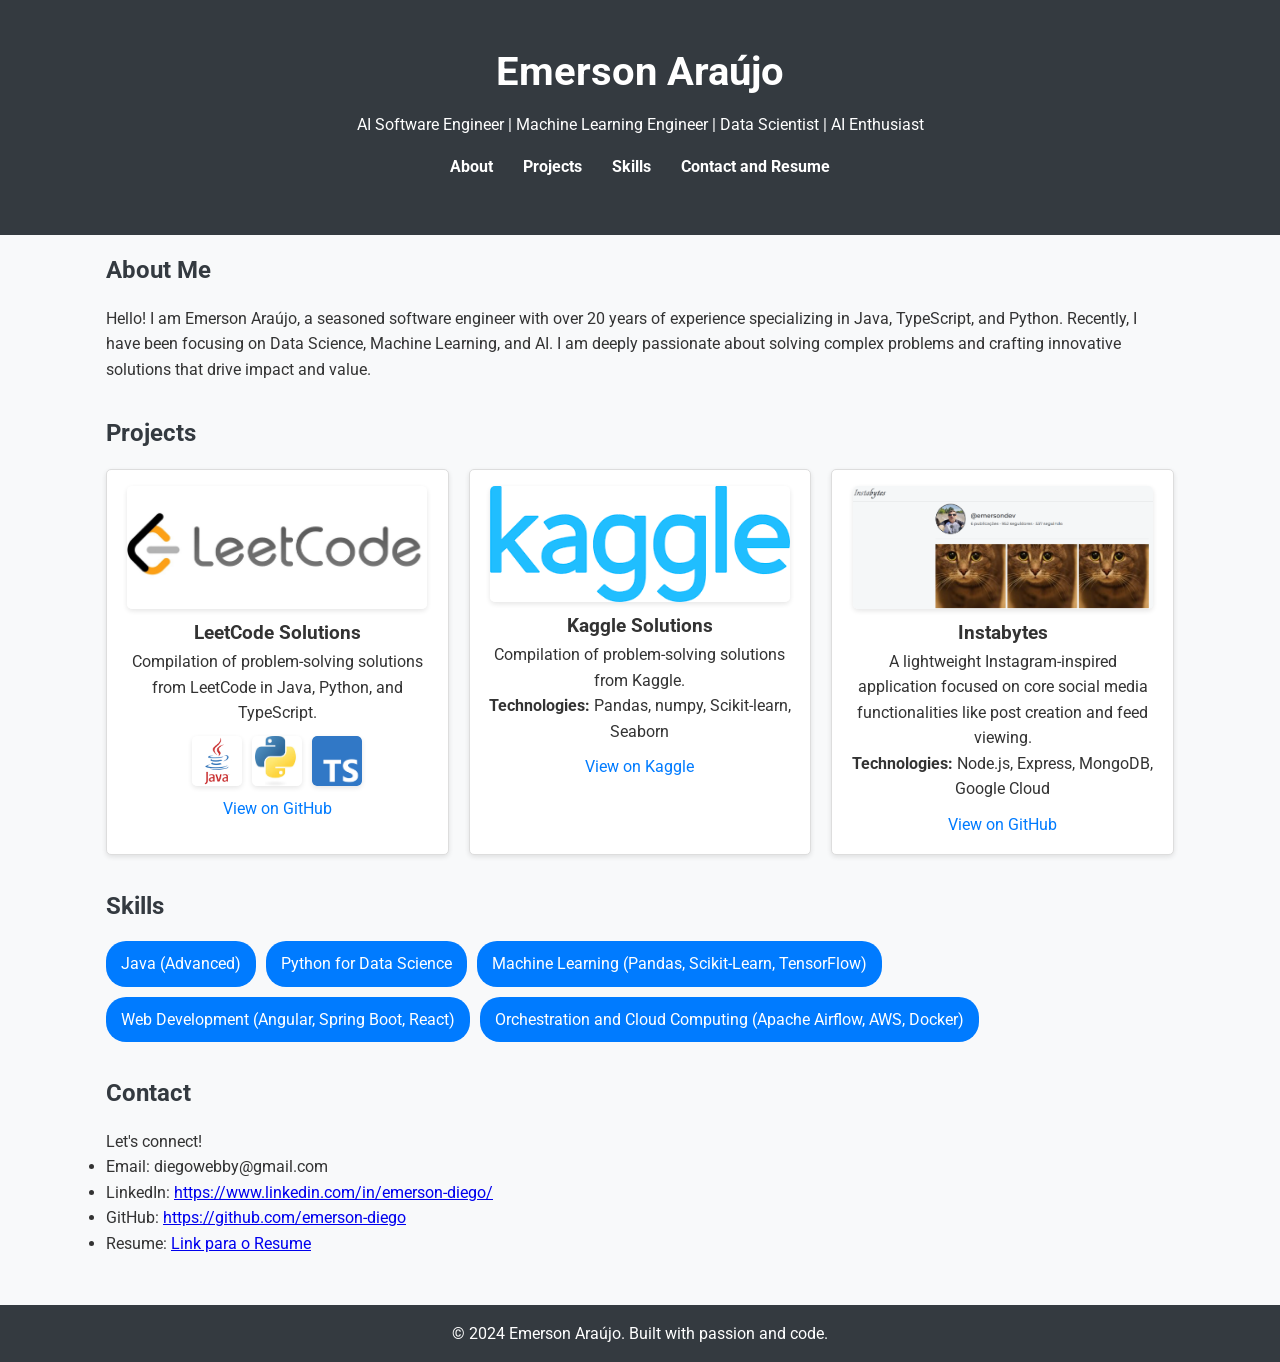
==== index.html @ ee8dbc84 "melhora o seo do blog" ====
<!DOCTYPE html>
<html lang="en">
  <head>
    <!-- Definições básicas -->
    <meta charset="UTF-8" />
    <meta name="viewport" content="width=device-width, initial-scale=1.0" />
    <title>Emerson Araújo - Portfolio</title>

    <!-- Otimizações para SEO -->
    <meta
      name="description"
      content="Portfolio de Emerson Araújo, engenheiro de software especializado em AI, Machine Learning e Data Science."
    />
    <meta name="robots" content="index, follow" />
    <link rel="canonical" href="https://emerson-diego.github.io/" />

    <!-- Open Graph -->
    <meta property="og:title" content="Emerson Araújo - Portfolio" />
    <meta
      property="og:description"
      content="Portfolio de Emerson Araújo, engenheiro de software especializado em AI, Machine Learning e Data Science."
    />
    <meta property="og:type" content="website" />
    <meta property="og:url" content="https://emerson-diego.github.io/" />

    <!-- Twitter Card -->
    <meta name="twitter:card" content="summary_large_image" />
    <meta name="twitter:title" content="Emerson Araújo - Portfolio" />
    <meta
      name="twitter:description"
      content="Portfolio de Emerson Araújo, engenheiro de software especializado em AI, Machine Learning e Data Science."
    />
    <meta name="twitter:image" content="https://www.seudominio.com/images/twitter-image.jpg" />

    <!-- Dados Estruturados (JSON-LD) -->
    <script type="application/ld+json">
    {
      "@context": "https://schema.org",
      "@type": "Person",
      "name": "Emerson Araújo",
      "url": "https://emerson-diego.github.io/",
      "sameAs": [
        "https://www.linkedin.com/in/emerson-diego/",
        "https://github.com/emerson-diego"
      ],
      "jobTitle": "Engenheiro de Software / AI Specialist",
      "description": "Portfolio de Emerson Araújo, engenheiro de software especializado em AI, Machine Learning e Data Science."
    }
    </script>

    <!-- Estilos e Fontes -->
    <link rel="stylesheet" href="styles.css" />
    <link
      href="https://fonts.googleapis.com/css2?family=Roboto:wght@300;400;700&display=swap"
      rel="stylesheet"
    />
  </head>
  <body>
    <!-- Conteúdo visual permanece inalterado -->
    <header>
      <div class="container">
        <h1>Emerson Araújo</h1>
        <p>
          AI Software Engineer | Machine Learning Engineer | Data Scientist | AI Enthusiast
        </p>
        <nav>
          <ul>
            <li><a href="#about">About</a></li>
            <li><a href="#projects">Projects</a></li>
            <li><a href="#skills">Skills</a></li>
            <li><a href="#contact">Contact and Resume</a></li>
          </ul>
        </nav>
      </div>
    </header>

    <section id="about" class="container">
      <h2>About Me</h2>
      <p>
        Hello! I am Emerson Araújo, a seasoned software engineer with over 20 years of experience specializing in Java, TypeScript, and Python.
        Recently, I have been focusing on Data Science, Machine Learning, and AI. I am deeply passionate about solving complex problems and crafting
        innovative solutions that drive impact and value.
      </p>
    </section>

    <section id="projects" class="container">
      <h2>Projects</h2>
      <div class="projects">
        <div class="project">
          <img
            src="images/leetcode.jpg"
            alt="LeetCode Project"
            class="project-image"
          />
          <h3>LeetCode Solutions</h3>
          <p>
            Compilation of problem-solving solutions from LeetCode in Java, Python, and TypeScript.
          </p>
          <div class="technologies">
            <img src="images/java.png" alt="Java" title="Java" />
            <img src="images/python.jpg" alt="Python" title="Python" />
            <img src="images/typescript.png" alt="TypeScript" title="TypeScript" />
          </div>
          <a href="https://github.com/emerson-diego/leetcode" target="_blank"
            >View on GitHub</a
          >
        </div>

        <div class="project">
          <img
            src="images/kaggle.png"
            alt="Kaggle Projects"
            class="project-image"
          />
          <h3>Kaggle Solutions</h3>
          <p>Compilation of problem-solving solutions from Kaggle.</p>
          <p>
            <strong>Technologies:</strong> Pandas, numpy, Scikit-learn, Seaborn
          </p>
          <a href="https://www.kaggle.com/code/emersondiego" target="_blank"
            >View on Kaggle</a
          >
        </div>

        <div class="project">
          <img
            src="images/instabytes.png"
            alt="Instabyte Project"
            class="project-image"
          />
          <h3>Instabytes</h3>
          <p>
            A lightweight Instagram-inspired application focused on core social
            media functionalities like post creation and feed viewing.
          </p>
          <p>
            <strong>Technologies:</strong> Node.js, Express, MongoDB, Google Cloud
          </p>
          <a
            href="https://github.com/emerson-diego/instabytes/tree/main"
            target="_blank"
            >View on GitHub</a
          >
        </div>
      </div>
    </section>

    <section id="skills" class="container">
      <h2>Skills</h2>
      <ul class="skills">
        <li>Java (Advanced)</li>
        <li>Python for Data Science</li>
        <li>Machine Learning (Pandas, Scikit-Learn, TensorFlow)</li>
        <li>Web Development (Angular, Spring Boot, React)</li>
        <li>Orchestration and Cloud Computing (Apache Airflow, AWS, Docker)</li>
      </ul>
    </section>

    <section id="contact" class="container">
      <h2>Contact</h2>
      <p>Let's connect!</p>
      <ul>
        <li>Email: diegowebby@gmail.com</li>
        <li>
          LinkedIn:
          <a href="https://www.linkedin.com/in/emerson-diego/" target="_blank"
            >https://www.linkedin.com/in/emerson-diego/</a
          >
        </li>
        <li>
          GitHub:
          <a href="https://github.com/emerson" target="_blank"
            >https://github.com/emerson-diego</a
          >
        </li>
        <li>
          Resume:
          <a
            href="https://docs.google.com/document/d/1x-RNMH5LOb0JtLL5HNvscVc6qhrFN9mZn_8X4TprVLg/edit?usp=sharing"
            target="_blank"
            >Link para o Resume</a
          >
        </li>
      </ul>
    </section>

    <footer>
      <p>&copy; 2024 Emerson Araújo. Built with passion and code.</p>
    </footer>
  </body>
</html>
---- styles.css ----
/* General Reset */
* {
    margin: 0;
    padding: 0;
    box-sizing: border-box;
}

body {
    font-family: 'Roboto', sans-serif;
    line-height: 1.6;
    background: #f8f9fa;
    color: #333;
}

header {
    background: #343a40;
    color: #fff;
    padding: 1.5rem 0;
    text-align: center;
}

header h1 {
    font-size: 2.5rem;
    margin-bottom: 0.5rem;
}

header nav ul {
    list-style: none;
    display: flex;
    justify-content: center;
    padding: 1rem 0;
}

header nav ul li {
    margin: 0 15px;
}

header nav ul li a {
    color: #fff;
    text-decoration: none;
    font-weight: bold;
}

.container {
    max-width: 1100px;
    margin: auto;
    padding: 1rem;
}

h2 {
    color: #343a40;
    margin-bottom: 1rem;
}

/* Grid for Projects */
.projects {
    display: grid;
    grid-template-columns: repeat(3, 1fr); /* 3 columns */
    gap: 20px; /* Space between projects */
}

/* Styling for individual projects */
.project {
    background: #fff;
    border: 1px solid #ddd;
    padding: 1rem;
    border-radius: 5px;
    box-shadow: 0 2px 5px rgba(0, 0, 0, 0.1);
    text-align: center;
    transition: transform 0.3s ease-in-out, box-shadow 0.3s ease-in-out;
}

.project-image {
    width: 100%; /* Largura máxima dentro do card */
    max-width: 300px; /* Define um limite máximo de largura */
    height: auto; /* Mantém as proporções originais */
    margin: 0 auto 10px; /* Centraliza a imagem e adiciona espaçamento inferior */
    display: block; /* Garante que a imagem seja tratada como um bloco */
    border-radius: 5px; /* Cantos arredondados, opcional */
    box-shadow: 0 2px 5px rgba(0, 0, 0, 0.1); /* Sombra para destacar a imagem */
}

.project:hover {
    transform: translateY(-5px);
    box-shadow: 0 5px 15px rgba(0, 0, 0, 0.2);
}

/* Links */
.project a {
    display: inline-block;
    margin-top: 10px;
    text-decoration: none;
    color: #007bff;
}

.technologies {
    display: flex;
    gap: 10px; /* Espaçamento entre os ícones */
    justify-content: center; /* Centraliza os ícones horizontalmente */
    margin-top: 10px; /* Espaço entre os ícones e o texto acima */
}

.technologies img {
    width: 50px; /* Largura fixa para uniformidade */
    height: 50px; /* Altura fixa para uniformidade */
    object-fit: contain; /* Garante que a imagem não distorça */
    transition: transform 0.3s ease-in-out; /* Adiciona transição suave */
    border-radius: 5px; /* Adiciona cantos arredondados (opcional) */
    box-shadow: 0 2px 5px rgba(0, 0, 0, 0.1); /* Destaque com sombra */
}

.technologies img:hover {
    transform: scale(1.2); /* Amplia levemente a imagem ao passar o mouse */
}

/* Skills section */
.skills {
    display: flex;
    flex-wrap: wrap;
    gap: 10px;
    list-style: none;
}

.skills li {
    background: #007bff;
    color: #fff;
    padding: 10px 15px;
    border-radius: 20px;
    font-size: 1rem;
}

/* Footer */
footer {
    text-align: center;
    padding: 1rem 0;
    background: #343a40;
    color: #fff;
    margin-top: 2rem;
}
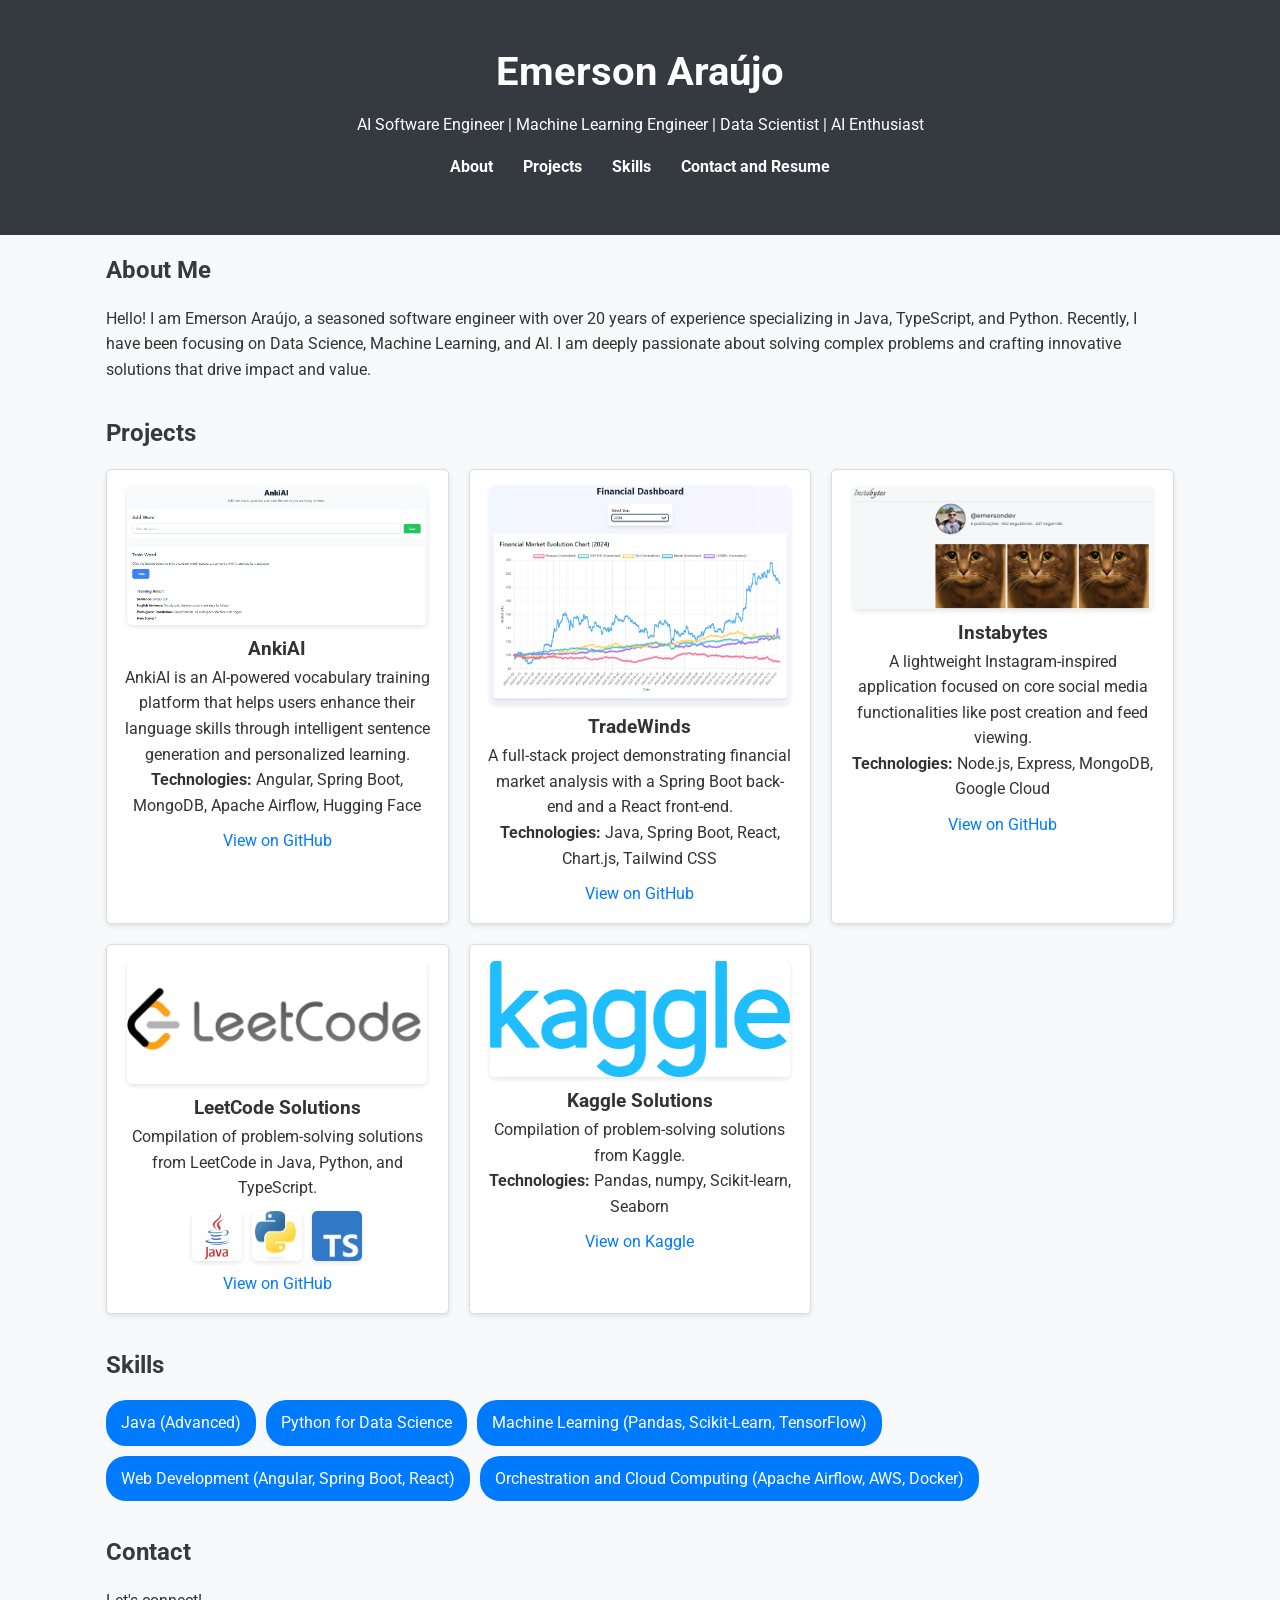
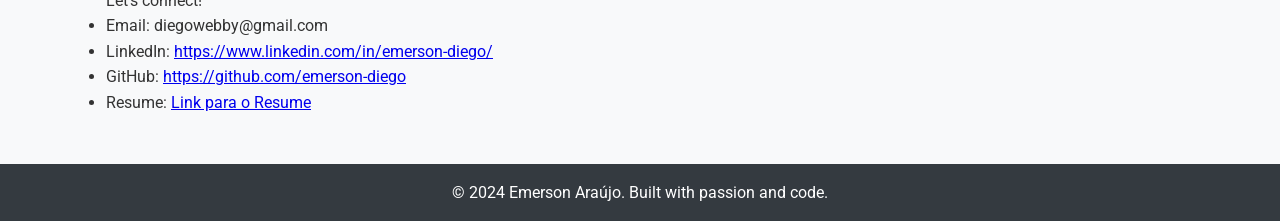
==== commit ed71563e: "acrescenta outros projetos" ====
--- a/index.html
+++ b/index.html
@@ -86,6 +86,49 @@
     <section id="projects" class="container">
       <h2>Projects</h2>
       <div class="projects">
+       
+
+        <div class="project">
+          <img src="images/ankiai.png" alt="AnkiAI Project" class="project-image" />
+          <h3>AnkiAI</h3>
+          <p>AnkiAI is an AI-powered vocabulary training platform that helps users enhance their language skills through intelligent sentence generation and personalized learning.</p>
+          <p><strong>Technologies:</strong> Angular, Spring Boot, MongoDB, Apache Airflow, Hugging Face</p>
+          <a href="https://github.com/emerson-diego/ankiai" target="_blank">View on GitHub</a>
+        </div>
+
+        <div class="project">
+          <img src="images/tradewinds.png" alt="TradeWinds Project" class="project-image" />
+          <h3>TradeWinds</h3>
+          <p>
+            A full-stack project demonstrating financial market analysis with a Spring Boot back-end and a React front-end.
+          </p>
+          <p><strong>Technologies:</strong> Java, Spring Boot, React, Chart.js, Tailwind CSS</p>
+          <a href="https://github.com/emerson-diego/tradewinds" target="_blank">View on GitHub</a>
+        </div>
+
+       
+
+        <div class="project">
+          <img
+            src="images/instabytes.png"
+            alt="Instabyte Project"
+            class="project-image"
+          />
+          <h3>Instabytes</h3>
+          <p>
+            A lightweight Instagram-inspired application focused on core social
+            media functionalities like post creation and feed viewing.
+          </p>
+          <p>
+            <strong>Technologies:</strong> Node.js, Express, MongoDB, Google Cloud
+          </p>
+          <a
+            href="https://github.com/emerson-diego/instabytes/tree/main"
+            target="_blank"
+            >View on GitHub</a
+          >
+        </div>
+
         <div class="project">
           <img
             src="images/leetcode.jpg"
@@ -119,27 +162,6 @@
           </p>
           <a href="https://www.kaggle.com/code/emersondiego" target="_blank"
             >View on Kaggle</a
-          >
-        </div>
-
-        <div class="project">
-          <img
-            src="images/instabytes.png"
-            alt="Instabyte Project"
-            class="project-image"
-          />
-          <h3>Instabytes</h3>
-          <p>
-            A lightweight Instagram-inspired application focused on core social
-            media functionalities like post creation and feed viewing.
-          </p>
-          <p>
-            <strong>Technologies:</strong> Node.js, Express, MongoDB, Google Cloud
-          </p>
-          <a
-            href="https://github.com/emerson-diego/instabytes/tree/main"
-            target="_blank"
-            >View on GitHub</a
           >
         </div>
       </div>
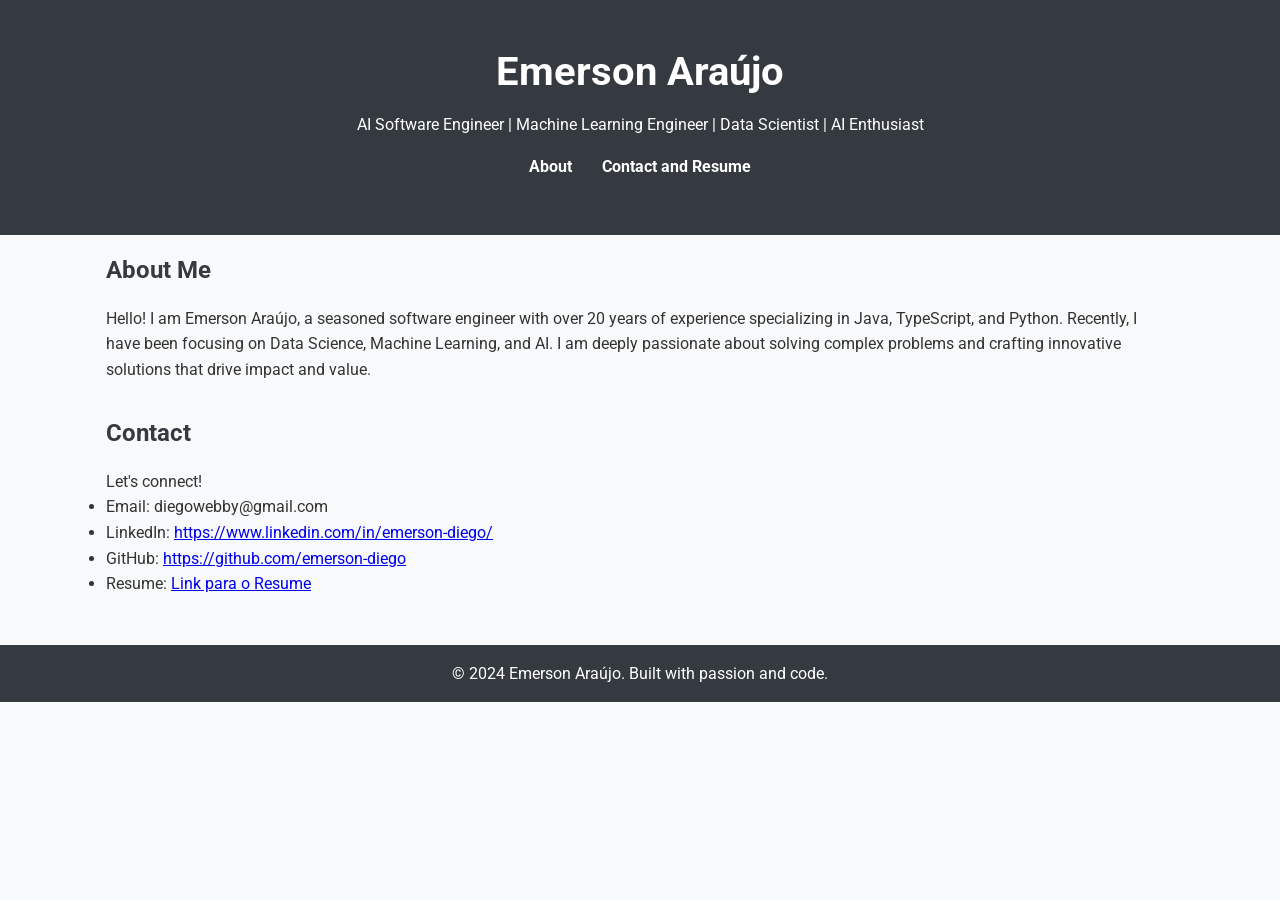
==== commit 239b4b80: "Hide Projects and Skills sections" ====
--- a/index.html
+++ b/index.html
@@ -66,8 +66,8 @@
         <nav>
           <ul>
             <li><a href="#about">About</a></li>
-            <li><a href="#projects">Projects</a></li>
-            <li><a href="#skills">Skills</a></li>
+            <!-- <li><a href="#projects">Projects</a></li>
+            <li><a href="#skills">Skills</a></li> -->
             <li><a href="#contact">Contact and Resume</a></li>
           </ul>
         </nav>
@@ -83,7 +83,7 @@
       </p>
     </section>
 
-    <section id="projects" class="container">
+    <!-- <section id="projects" class="container">
       <h2>Projects</h2>
       <div class="projects">
        
@@ -165,9 +165,9 @@
           >
         </div>
       </div>
-    </section>
-
-    <section id="skills" class="container">
+    </section> -->
+
+    <!-- <section id="skills" class="container">
       <h2>Skills</h2>
       <ul class="skills">
         <li>Java (Advanced)</li>
@@ -176,7 +176,7 @@
         <li>Web Development (Angular, Spring Boot, React)</li>
         <li>Orchestration and Cloud Computing (Apache Airflow, AWS, Docker)</li>
       </ul>
-    </section>
+    </section> -->
 
     <section id="contact" class="container">
       <h2>Contact</h2>
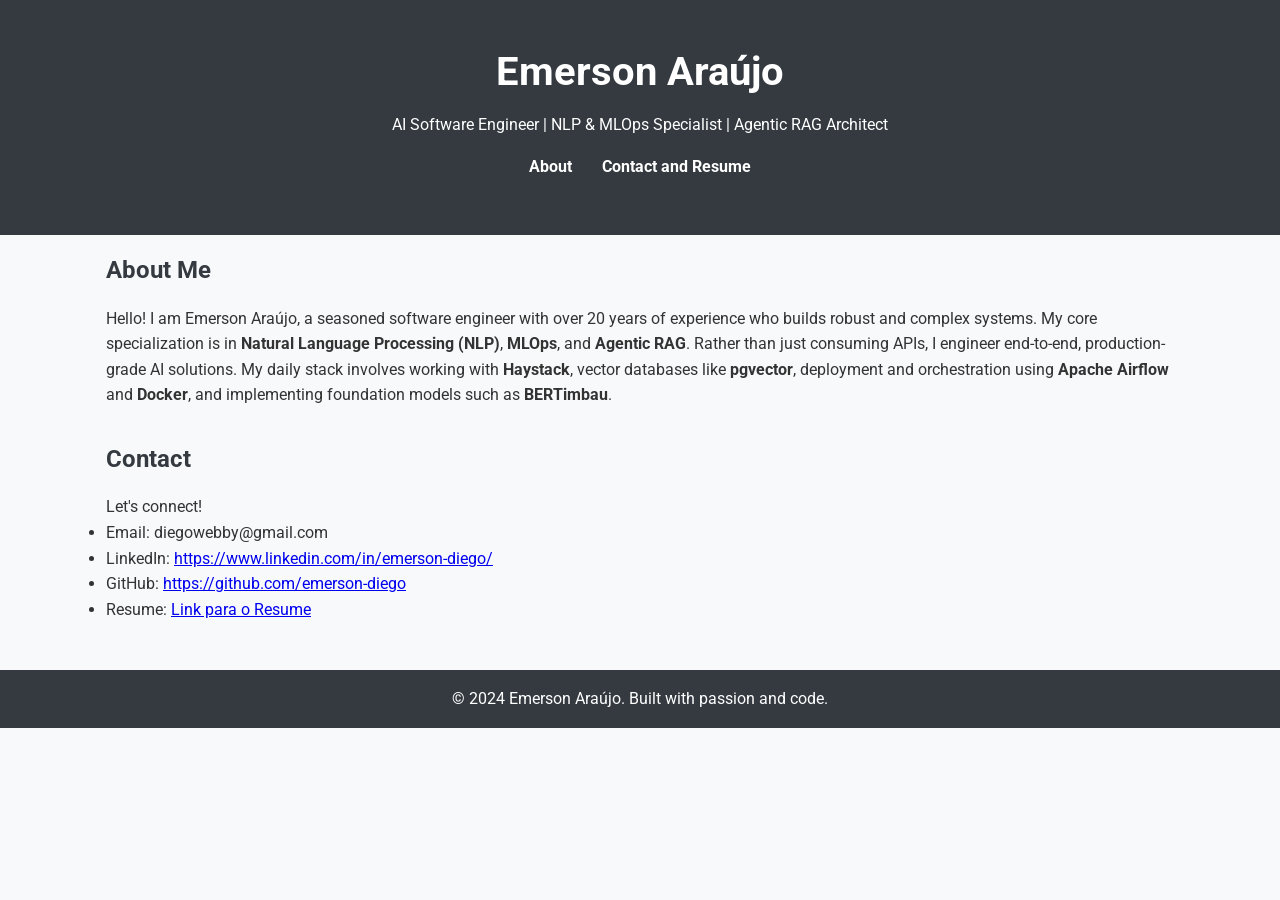
==== commit 4608e9b2: "Update About Me with specific technical stack and domains" ====
--- a/index.html
+++ b/index.html
@@ -61,7 +61,7 @@
       <div class="container">
         <h1>Emerson Araújo</h1>
         <p>
-          AI Software Engineer | Machine Learning Engineer | Data Scientist | AI Enthusiast
+          AI Software Engineer | NLP & MLOps Specialist | Agentic RAG Architect
         </p>
         <nav>
           <ul>
@@ -77,9 +77,11 @@
     <section id="about" class="container">
       <h2>About Me</h2>
       <p>
-        Hello! I am Emerson Araújo, a seasoned software engineer with over 20 years of experience specializing in Java, TypeScript, and Python.
-        Recently, I have been focusing on Data Science, Machine Learning, and AI. I am deeply passionate about solving complex problems and crafting
-        innovative solutions that drive impact and value.
+        Hello! I am Emerson Araújo, a seasoned software engineer with over 20 years of experience who builds robust and complex systems. 
+        My core specialization is in <strong>Natural Language Processing (NLP)</strong>, <strong>MLOps</strong>, and <strong>Agentic RAG</strong>. 
+        Rather than just consuming APIs, I engineer end-to-end, production-grade AI solutions. My daily stack involves working with 
+        <strong>Haystack</strong>, vector databases like <strong>pgvector</strong>, deployment and orchestration using <strong>Apache Airflow</strong> and <strong>Docker</strong>, 
+        and implementing foundation models such as <strong>BERTimbau</strong>.
       </p>
     </section>
 
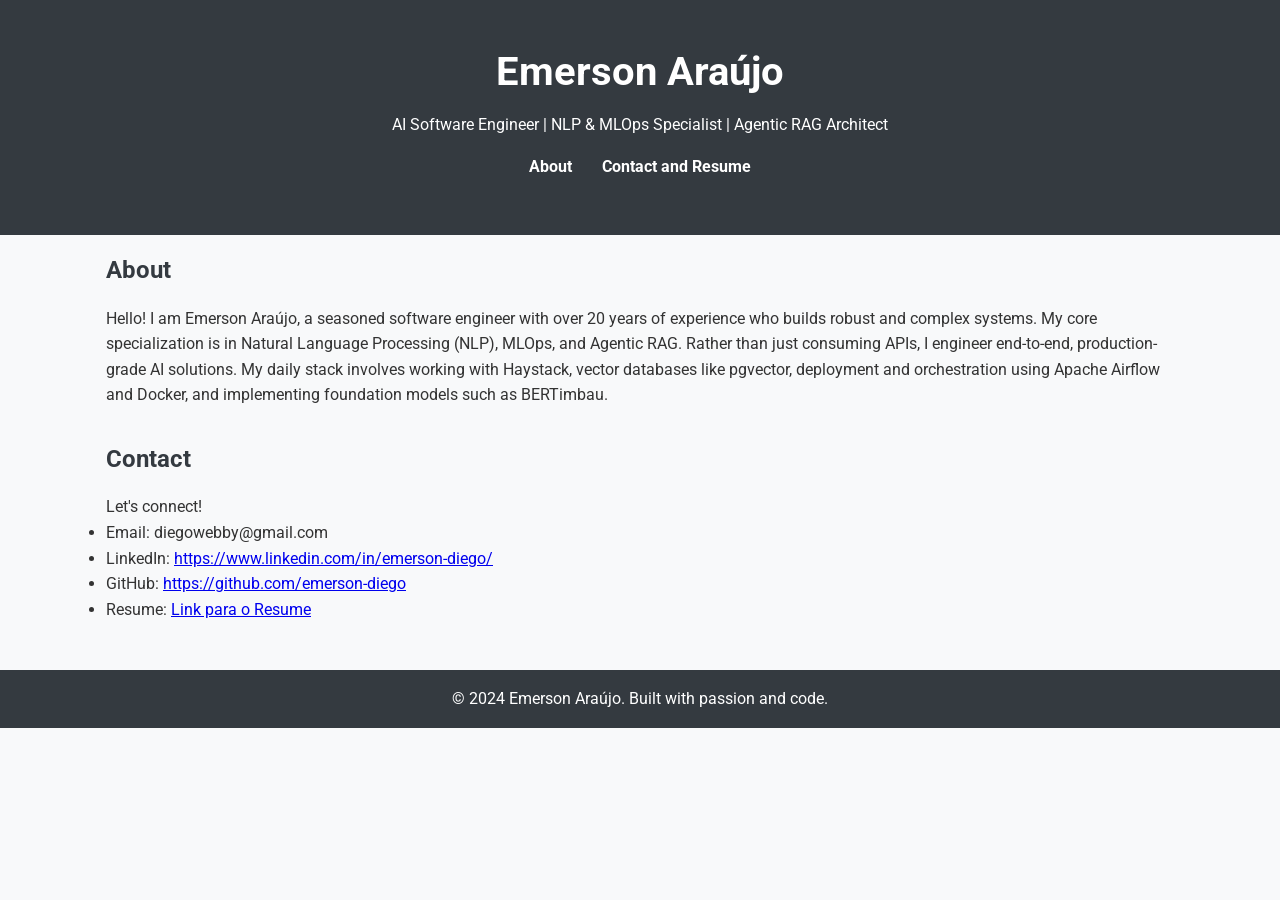
==== commit a02263ff: "Ajuste na seção About (removendo negritos e alterando o titulo)" ====
--- a/index.html
+++ b/index.html
@@ -75,13 +75,13 @@
     </header>
 
     <section id="about" class="container">
-      <h2>About Me</h2>
+      <h2>About</h2>
       <p>
         Hello! I am Emerson Araújo, a seasoned software engineer with over 20 years of experience who builds robust and complex systems. 
-        My core specialization is in <strong>Natural Language Processing (NLP)</strong>, <strong>MLOps</strong>, and <strong>Agentic RAG</strong>. 
+        My core specialization is in Natural Language Processing (NLP), MLOps, and Agentic RAG. 
         Rather than just consuming APIs, I engineer end-to-end, production-grade AI solutions. My daily stack involves working with 
-        <strong>Haystack</strong>, vector databases like <strong>pgvector</strong>, deployment and orchestration using <strong>Apache Airflow</strong> and <strong>Docker</strong>, 
-        and implementing foundation models such as <strong>BERTimbau</strong>.
+        Haystack, vector databases like pgvector, deployment and orchestration using Apache Airflow and Docker, 
+        and implementing foundation models such as BERTimbau.
       </p>
     </section>
 
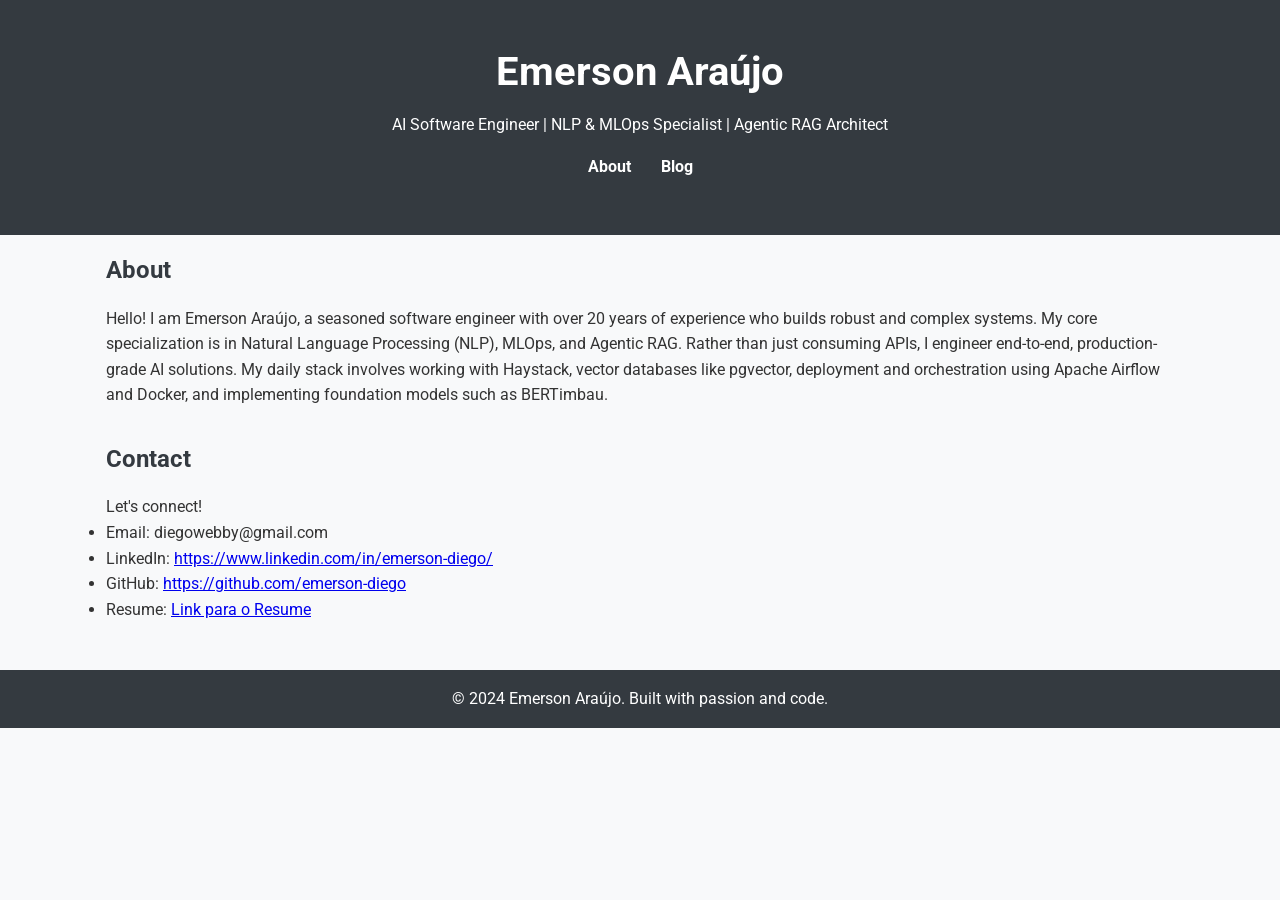
==== commit 268d09d7: "feat: Adiciona estrutura de blog com Giscus" ====
--- a/index.html
+++ b/index.html
@@ -1,39 +1,34 @@
 <!DOCTYPE html>
 <html lang="en">
-  <head>
-    <!-- Definições básicas -->
-    <meta charset="UTF-8" />
-    <meta name="viewport" content="width=device-width, initial-scale=1.0" />
-    <title>Emerson Araújo - Portfolio</title>
-
-    <!-- Otimizações para SEO -->
-    <meta
-      name="description"
-      content="Portfolio de Emerson Araújo, engenheiro de software especializado em AI, Machine Learning e Data Science."
-    />
-    <meta name="robots" content="index, follow" />
-    <link rel="canonical" href="https://emerson-diego.github.io/" />
-
-    <!-- Open Graph -->
-    <meta property="og:title" content="Emerson Araújo - Portfolio" />
-    <meta
-      property="og:description"
-      content="Portfolio de Emerson Araújo, engenheiro de software especializado em AI, Machine Learning e Data Science."
-    />
-    <meta property="og:type" content="website" />
-    <meta property="og:url" content="https://emerson-diego.github.io/" />
-
-    <!-- Twitter Card -->
-    <meta name="twitter:card" content="summary_large_image" />
-    <meta name="twitter:title" content="Emerson Araújo - Portfolio" />
-    <meta
-      name="twitter:description"
-      content="Portfolio de Emerson Araújo, engenheiro de software especializado em AI, Machine Learning e Data Science."
-    />
-    <meta name="twitter:image" content="https://www.seudominio.com/images/twitter-image.jpg" />
-
-    <!-- Dados Estruturados (JSON-LD) -->
-    <script type="application/ld+json">
+
+<head>
+  <!-- Definições básicas -->
+  <meta charset="UTF-8" />
+  <meta name="viewport" content="width=device-width, initial-scale=1.0" />
+  <title>Emerson Araújo - Portfolio</title>
+
+  <!-- Otimizações para SEO -->
+  <meta name="description"
+    content="Portfolio de Emerson Araújo, engenheiro de software especializado em AI, Machine Learning e Data Science." />
+  <meta name="robots" content="index, follow" />
+  <link rel="canonical" href="https://emerson-diego.github.io/" />
+
+  <!-- Open Graph -->
+  <meta property="og:title" content="Emerson Araújo - Portfolio" />
+  <meta property="og:description"
+    content="Portfolio de Emerson Araújo, engenheiro de software especializado em AI, Machine Learning e Data Science." />
+  <meta property="og:type" content="website" />
+  <meta property="og:url" content="https://emerson-diego.github.io/" />
+
+  <!-- Twitter Card -->
+  <meta name="twitter:card" content="summary_large_image" />
+  <meta name="twitter:title" content="Emerson Araújo - Portfolio" />
+  <meta name="twitter:description"
+    content="Portfolio de Emerson Araújo, engenheiro de software especializado em AI, Machine Learning e Data Science." />
+  <meta name="twitter:image" content="https://www.seudominio.com/images/twitter-image.jpg" />
+
+  <!-- Dados Estruturados (JSON-LD) -->
+  <script type="application/ld+json">
     {
       "@context": "https://schema.org",
       "@type": "Person",
@@ -48,44 +43,45 @@
     }
     </script>
 
-    <!-- Estilos e Fontes -->
-    <link rel="stylesheet" href="styles.css" />
-    <link
-      href="https://fonts.googleapis.com/css2?family=Roboto:wght@300;400;700&display=swap"
-      rel="stylesheet"
-    />
-  </head>
-  <body>
-    <!-- Conteúdo visual permanece inalterado -->
-    <header>
-      <div class="container">
-        <h1>Emerson Araújo</h1>
-        <p>
-          AI Software Engineer | NLP & MLOps Specialist | Agentic RAG Architect
-        </p>
-        <nav>
-          <ul>
-            <li><a href="#about">About</a></li>
-            <!-- <li><a href="#projects">Projects</a></li>
-            <li><a href="#skills">Skills</a></li> -->
-            <li><a href="#contact">Contact and Resume</a></li>
-          </ul>
-        </nav>
-      </div>
-    </header>
-
-    <section id="about" class="container">
-      <h2>About</h2>
+  <!-- Estilos e Fontes -->
+  <link rel="stylesheet" href="styles.css" />
+  <link href="https://fonts.googleapis.com/css2?family=Roboto:wght@300;400;700&display=swap" rel="stylesheet" />
+</head>
+
+<body>
+  <!-- Conteúdo visual permanece inalterado -->
+  <header>
+    <div class="container">
+      <h1>Emerson Araújo</h1>
       <p>
-        Hello! I am Emerson Araújo, a seasoned software engineer with over 20 years of experience who builds robust and complex systems. 
-        My core specialization is in Natural Language Processing (NLP), MLOps, and Agentic RAG. 
-        Rather than just consuming APIs, I engineer end-to-end, production-grade AI solutions. My daily stack involves working with 
-        Haystack, vector databases like pgvector, deployment and orchestration using Apache Airflow and Docker, 
-        and implementing foundation models such as BERTimbau.
+        AI Software Engineer | NLP & MLOps Specialist | Agentic RAG Architect
       </p>
-    </section>
-
-    <!-- <section id="projects" class="container">
+      <nav>
+        <ul>
+          <li><a href="index.html#about">About</a></li>
+          <li><a href="blog.html">Blog</a></li>
+          <!-- <li><a href="#projects">Projects</a></li>
+            <li><a href="#skills">Skills</a></li> 
+            <li><a href="#contact">Contact and Resume</a></li>-->
+        </ul>
+      </nav>
+    </div>
+  </header>
+
+  <section id="about" class="container">
+    <h2>About</h2>
+    <p>
+      Hello! I am Emerson Araújo, a seasoned software engineer with over 20 years of experience who builds robust and
+      complex systems.
+      My core specialization is in Natural Language Processing (NLP), MLOps, and Agentic RAG.
+      Rather than just consuming APIs, I engineer end-to-end, production-grade AI solutions. My daily stack involves
+      working with
+      Haystack, vector databases like pgvector, deployment and orchestration using Apache Airflow and Docker,
+      and implementing foundation models such as BERTimbau.
+    </p>
+  </section>
+
+  <!-- <section id="projects" class="container">
       <h2>Projects</h2>
       <div class="projects">
        
@@ -169,7 +165,7 @@
       </div>
     </section> -->
 
-    <!-- <section id="skills" class="container">
+  <!-- <section id="skills" class="container">
       <h2>Skills</h2>
       <ul class="skills">
         <li>Java (Advanced)</li>
@@ -180,36 +176,31 @@
       </ul>
     </section> -->
 
-    <section id="contact" class="container">
-      <h2>Contact</h2>
-      <p>Let's connect!</p>
-      <ul>
-        <li>Email: diegowebby@gmail.com</li>
-        <li>
-          LinkedIn:
-          <a href="https://www.linkedin.com/in/emerson-diego/" target="_blank"
-            >https://www.linkedin.com/in/emerson-diego/</a
-          >
-        </li>
-        <li>
-          GitHub:
-          <a href="https://github.com/emerson" target="_blank"
-            >https://github.com/emerson-diego</a
-          >
-        </li>
-        <li>
-          Resume:
-          <a
-            href="https://docs.google.com/document/d/1x-RNMH5LOb0JtLL5HNvscVc6qhrFN9mZn_8X4TprVLg/edit?usp=sharing"
-            target="_blank"
-            >Link para o Resume</a
-          >
-        </li>
-      </ul>
-    </section>
-
-    <footer>
-      <p>&copy; 2024 Emerson Araújo. Built with passion and code.</p>
-    </footer>
-  </body>
-</html>
+  <section id="contact" class="container">
+    <h2>Contact</h2>
+    <p>Let's connect!</p>
+    <ul>
+      <li>Email: diegowebby@gmail.com</li>
+      <li>
+        LinkedIn:
+        <a href="https://www.linkedin.com/in/emerson-diego/"
+          target="_blank">https://www.linkedin.com/in/emerson-diego/</a>
+      </li>
+      <li>
+        GitHub:
+        <a href="https://github.com/emerson" target="_blank">https://github.com/emerson-diego</a>
+      </li>
+      <li>
+        Resume:
+        <a href="https://docs.google.com/document/d/1x-RNMH5LOb0JtLL5HNvscVc6qhrFN9mZn_8X4TprVLg/edit?usp=sharing"
+          target="_blank">Link para o Resume</a>
+      </li>
+    </ul>
+  </section>
+
+  <footer>
+    <p>&copy; 2024 Emerson Araújo. Built with passion and code.</p>
+  </footer>
+</body>
+
+</html>
--- a/styles.css
+++ b/styles.css
@@ -136,4 +136,70 @@
     background: #343a40;
     color: #fff;
     margin-top: 2rem;
+}
+
+/* Blog Styles */
+.blog-list {
+    display: flex;
+    flex-direction: column;
+    gap: 1.5rem;
+}
+
+.blog-post-card {
+    background: #fff;
+    border: 1px solid #ddd;
+    border-radius: 5px;
+    padding: 1.5rem;
+    box-shadow: 0 2px 5px rgba(0, 0, 0, 0.05);
+    transition: transform 0.2s ease-in-out;
+}
+
+.blog-post-card:hover {
+    transform: translateY(-3px);
+    box-shadow: 0 5px 15px rgba(0, 0, 0, 0.1);
+}
+
+.blog-post-card h3 {
+    margin-bottom: 0.5rem;
+}
+
+.blog-post-card h3 a {
+    color: #007bff;
+    text-decoration: none;
+}
+
+.blog-post-card .date {
+    font-size: 0.9rem;
+    color: #6c757d;
+    margin-bottom: 1rem;
+}
+
+.blog-post-content {
+    background: #fff;
+    padding: 2rem;
+    border-radius: 5px;
+    box-shadow: 0 2px 5px rgba(0, 0, 0, 0.05);
+}
+
+.blog-post-content h2 {
+    margin-bottom: 0.5rem;
+    color: #343a40;
+}
+
+.blog-post-content .date {
+    display: block;
+    color: #6c757d;
+    margin-bottom: 2rem;
+    font-style: italic;
+}
+
+.blog-post-content p {
+    margin-bottom: 1.5rem;
+    line-height: 1.8;
+}
+
+.comments-section {
+    margin-top: 3rem;
+    padding-top: 2rem;
+    border-top: 1px solid #ddd;
 }
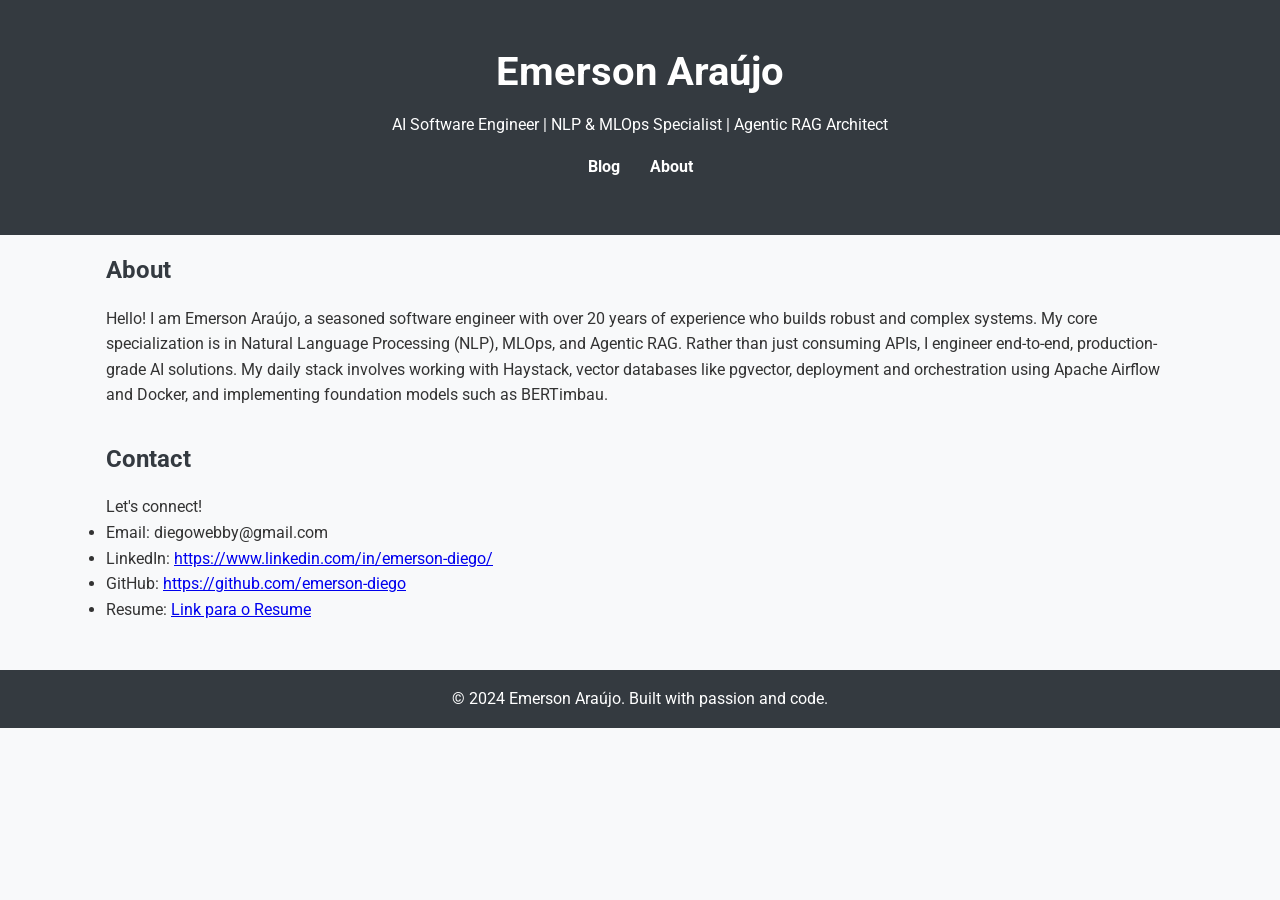
==== commit 9b220aa4: "chore: altera posicao do link de blog no menu" ====
--- a/index.html
+++ b/index.html
@@ -58,8 +58,8 @@
       </p>
       <nav>
         <ul>
+          <li><a href="blog.html">Blog</a></li>
           <li><a href="index.html#about">About</a></li>
-          <li><a href="blog.html">Blog</a></li>
           <!-- <li><a href="#projects">Projects</a></li>
             <li><a href="#skills">Skills</a></li> 
             <li><a href="#contact">Contact and Resume</a></li>-->
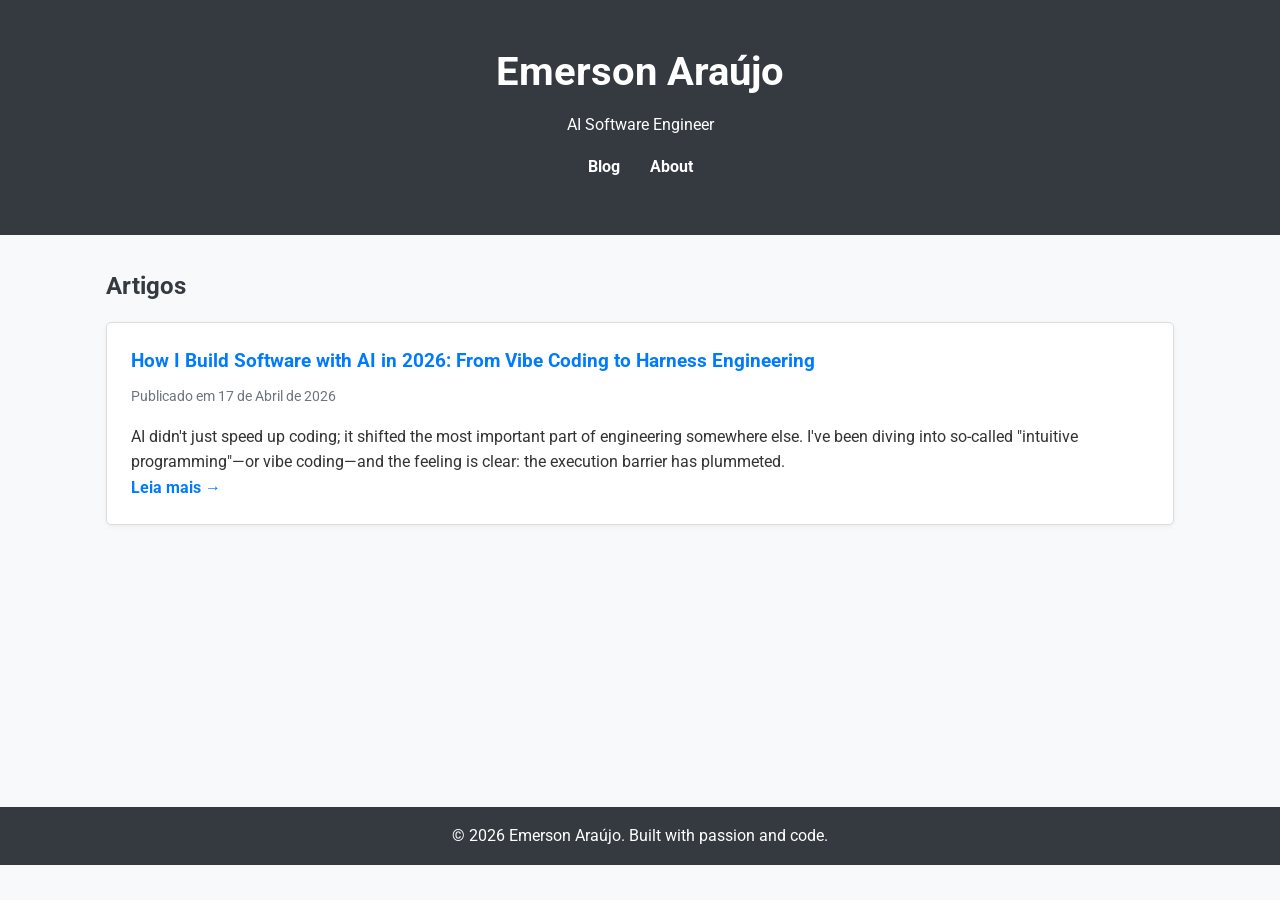
==== commit a74cc4a3: "feat: redirect root to blog.html" ====
--- a/index.html
+++ b/index.html
@@ -2,6 +2,10 @@
 <html lang="en">
 
 <head>
+  <!-- Redirecionamento direto para o blog -->
+  <meta http-equiv="refresh" content="0; url=blog.html" />
+  <script>window.location.replace("blog.html");</script>
+
   <!-- Definições básicas -->
   <meta charset="UTF-8" />
   <meta name="viewport" content="width=device-width, initial-scale=1.0" />
@@ -54,7 +58,7 @@
     <div class="container">
       <h1>Emerson Araújo</h1>
       <p>
-        AI Software Engineer | NLP & MLOps Specialist | Agentic RAG Architect
+        AI Software Engineer
       </p>
       <nav>
         <ul>
